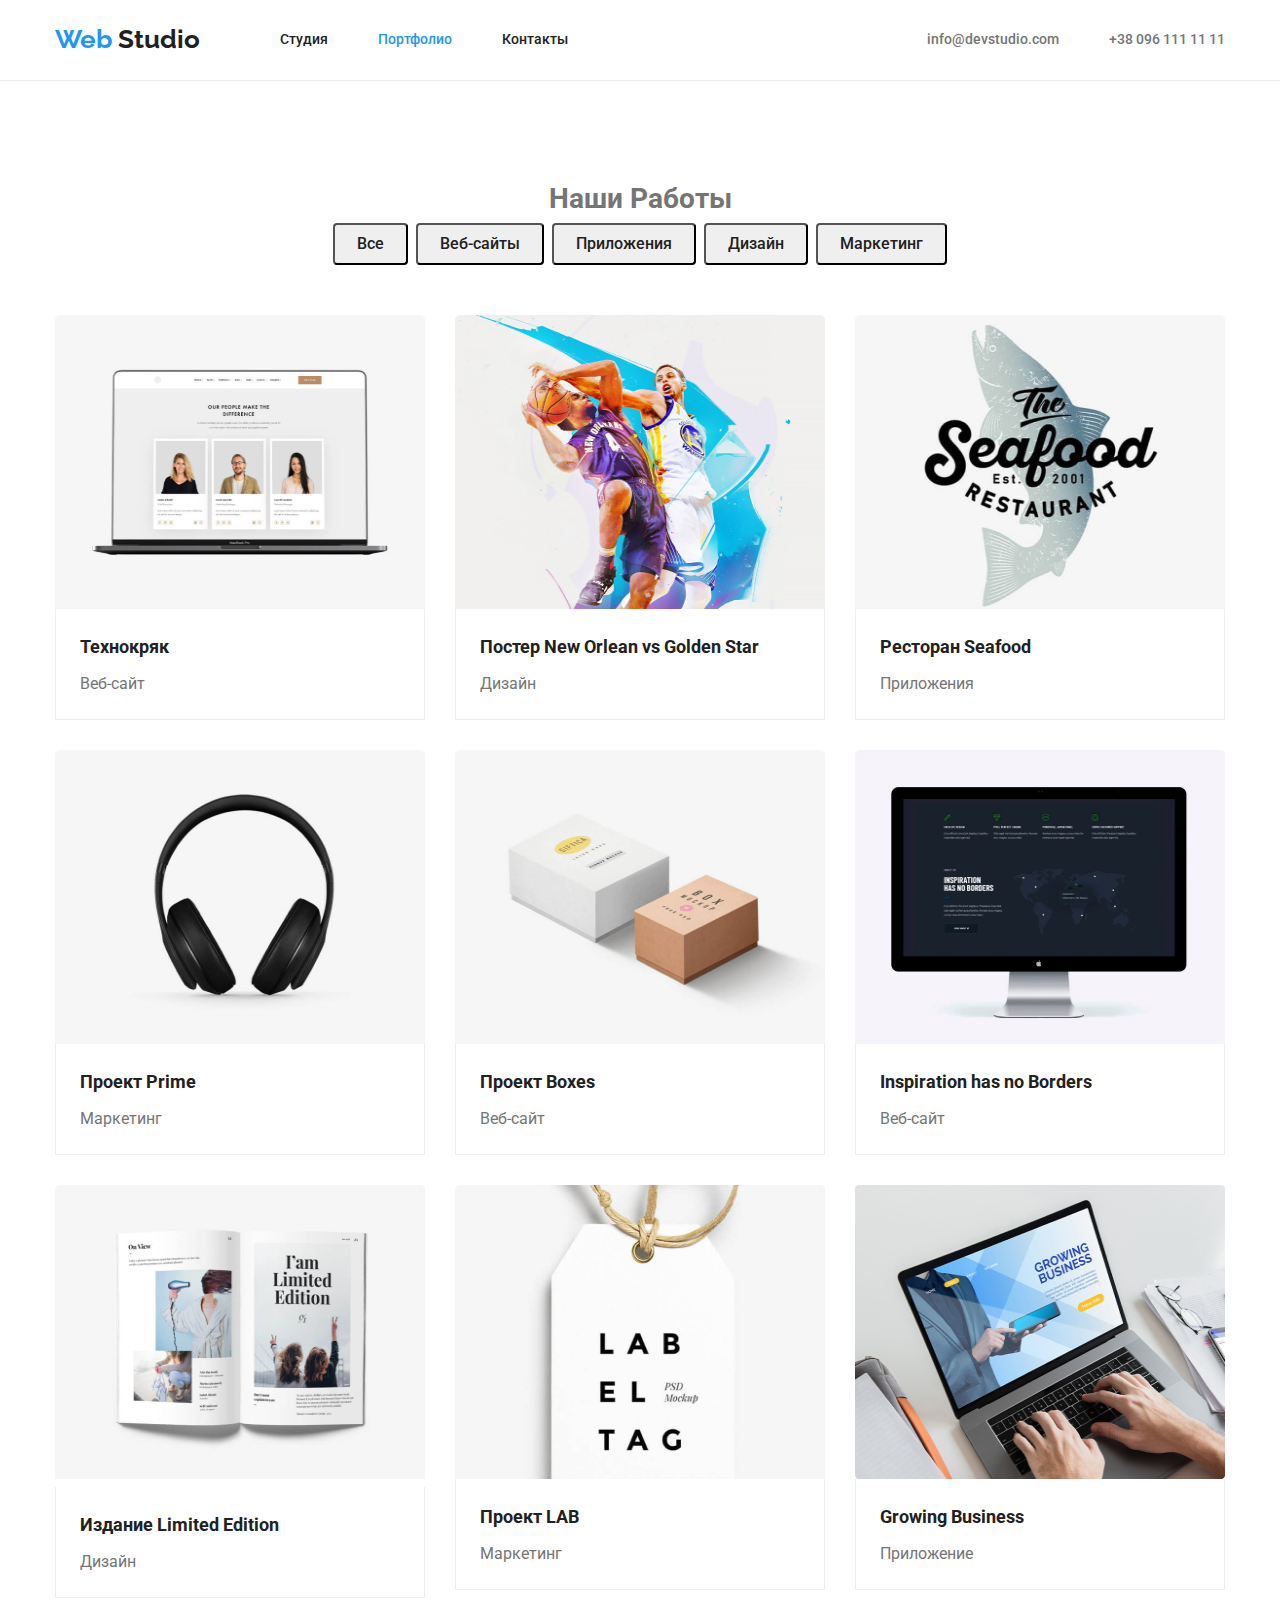
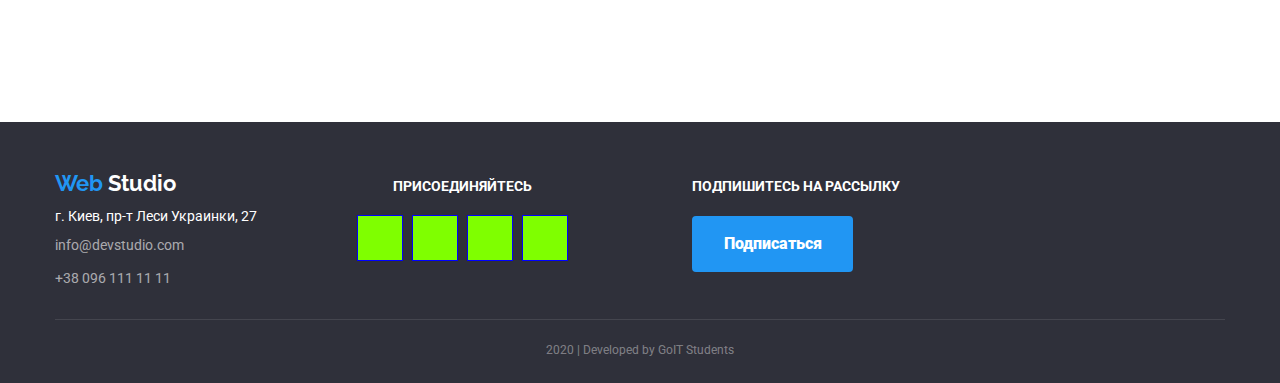
==== portfolio.html @ 243cd58b "dz04" ====
<!DOCTYPE html>
<html lang="ru">
  <head>
    <meta charset="UTF-8" />
    <meta name="viewport" content="width=device-width, initial-scale=1.0" />
    <title>Web Studio v.1</title>
    <link
      href="https://fonts.googleapis.com/css2?family=Raleway:wght@700&family=Roboto:wght@400;500;700;900&display=swap"
      rel="stylesheet"
    />
    <link rel="normalize.css" href="./css/normalize.css" />
    <!-- <link
      href="https://cdnjs.cloudflare.com/ajax/libs/modern-normalize/0.6.0/modern-normalize.min.css"
      rel="stylesheet"
    /> -->

    <link rel="stylesheet" href="css/style.css" />
  </head>

  <body>
    <header class="header-main">
      <!-- <div class="container"> -->
      <div class="container">
        <div class="container-nav">
          <nav class="nav-main">
            <a href="./" class="nav-logo"> Web <span>Studio</span> </a>
            <!-- навигация -->
            <ul class="site-nav">
              <li class="item">
                <a href="./index.html" class="nav-link">Студия</a>
              </li>
              <li class="item">
                <a href="portfolio.html" class="nav-link active">Портфолио</a>
              </li>
              <li class="item"><a href="" class="nav-link">Контакты</a></li>
            </ul>
          </nav>
          <ul class="site-link">
            <li class="item">
              <a href="mailto:info@devstudio.com" class="contact-link"
                >info@devstudio.com</a
              >
            </li>
            <li class="item">
              <a href="tel:+380961111111" class="contact-link">
                +38 096 111 11 11</a
              >
            </li>
          </ul>
          <!-- </div> -->
        </div>
      </div>
    </header>
    <main>
      <section class="section-portfolio">
        <div class="container">
          <h1 class="section-nav">Наши Работы</h1>
          <ul class="exampes-navi">
            <li class="section-button">
              <button type="button" class="navi-button">Все</button>
            </li>
            <li class="section-button">
              <button type="button" class="navi-button">Веб-сайты</button>
            </li>
            <li class="section-button">
              <button type="button" class="navi-button">Приложения</button>
            </li>
            <li class="section-button">
              <button type="button" class="navi-button">Дизайн</button>
            </li>
            <li class="section-button">
              <button type="button" class="navi-button">Маркетинг</button>
            </li>
          </ul>

          <ul class="portfolio">
            <li class="best-works">
              <a href="">
                <img
                  class="portfolio-works"
                  src="./image/text.jpg"
                  alt="OUR PEOPLE MAKE THE DIFERENCE"
                  width="370"
                  height="294"
                />
                <div class="cards">
                  <h2 class="section-heading">Технокряк</h2>
                  <!-- <p class="section-row">
                Технокряк это современная площадка распространения коронавируса.
                Компании используют эту платформу для цифрового шпионажа и атак
                на защищённые сервера конкурентов.
              </p> -->
                  <p class="section-p">Веб-сайт</p>
                </div>
              </a>
            </li>
            <li class="best-works">
              <a href="">
                <img
                  class="portfolio-works"
                  src="./image/basketball.jpg"
                  alt="Basketball"
                  width="370"
                  height="294"
                />
                <div class="cards">
                  <h2 class="section-heading">
                    Постер New Orlean vs Golden Star
                  </h2>
                  <!-- <p class="section-row">
                Технокряк это современная площадка распространения коронавируса.
                Компании используют эту платформу для цифрового шпионажа и атак
                на защищённые сервера конкурентов.
              </p> -->
                  <p class="section-p">Дизайн</p>
                </div>
              </a>
            </li>
            <li class="best-works">
              <a href="">
                <img
                  class="portfolio-works"
                  src="./image/seafood.jpg"
                  alt="The Sea Food Restaurant"
                  width="370"
                  height="294"
                />
                <div class="cards">
                  <h2 class="section-heading">Ресторан Seafood</h2>
                  <!-- <p class="section-row">
                Технокряк это современная площадка распространения коронавируса.
                Компании используют эту платформу для цифрового шпионажа и атак
                на защищённые сервера конкурентов.
              </p> -->
                  <p class="section-p">Приложения</p>
                </div>
              </a>
            </li>
            <li class="best-works">
              <a href="">
                <img
                  class="portfolio-works"
                  src="./image/prime.jpg"
                  alt="Проект Prime"
                  width="370"
                  height="294"
                />
                <div class="cards">
                  <h2 class="section-heading">Проект Prime</h2>
                  <!-- <p class="section-row">
                Технокряк это современная площадка распространения коронавируса.
                Компании используют эту платформу для цифрового шпионажа и атак
                на защищённые сервера конкурентов.
              </p> -->
                  <p class="section-p">Маркетинг</p>
                </div>
              </a>
            </li>
            <li class="best-works">
              <a href="">
                <img
                  class="portfolio-works"
                  src="./image/boxes.jpg"
                  alt="Проект Boxes"
                  width="370"
                  height="294"
                />
                <div class="cards">
                  <h2 class="section-heading">Проект Boxes</h2>
                  <!-- <p class="section-row">
                Технокряк это современная площадка распространения коронавируса.
                Компании используют эту платформу для цифрового шпионажа и атак
                на защищённые сервера конкурентов.
              </p> -->
                  <p class="section-p">Веб-сайт</p>
                </div>
              </a>
            </li>

            <li class="best-works">
              <a href="">
                <img
                  class="portfolio-works"
                  src="./image/mac.jpg"
                  alt="Inspiration has no Borders"
                  width="370"
                  height="294"
                />
                <div class="cards">
                  <h2 class="section-heading">
                    Inspiration has no Borders
                  </h2>
                  <!-- <p class="section-row">
                Технокряк это современная площадка распространения коронавируса.
                Компании используют эту платформу для цифрового шпионажа и атак
                на защищённые сервера конкурентов.
              </p> -->
                  <p class="section-p">Веб-сайт</p>
                </div>
              </a>
            </li>
            <li class="best-works">
              <a>
                <img
                  src="./image/book.jpg"
                  alt="Издание Limited Edition"
                  width="370"
                  height="294"
                />
                <div class="cards">
                  <h2 class="section-heading">
                    Издание Limited Edition
                  </h2>
                  <!-- <p class="section-row">
                Технокряк это современная площадка распространения коронавируса.
                Компании используют эту платформу для цифрового шпионажа и атак
                на защищённые сервера конкурентов.
              </p> -->
                  <p class="section-p">Дизайн</p>
                </div>
              </a>
            </li>
            <li class="best-works">
              <a href="">
                <img
                  class="portfolio-works"
                  src="./image/lab.jpg"
                  alt="Проект LAB"
                  width="370"
                  height="294"
                />
                <div class="cards">
                  <h2 class="section-heading">Проект LAB</h2>
                  <!-- <p class="section-row">
                Технокряк это современная площадка распространения коронавируса.
                Компании используют эту платформу для цифрового шпионажа и атак
                на защищённые сервера конкурентов.
              </p> -->
                  <p class="section-p">Маркетинг</p>
                </div>
              </a>
            </li>
            <li class="best-works">
              <a href="">
                <img
                  class="portfolio-works"
                  src="./image/computer.jpg"
                  alt="Growing Business"
                  width="370"
                  height="294"
                />
                <div class="cards">
                  <h2 class="section-heading">Growing Business</h2>
                  <!-- <p class="section-row">
                Технокряк это современная площадка распространения коронавируса.
                Компании используют эту платформу для цифрового шпионажа и атак
                на защищённые сервера конкурентов.
              </p> -->
                  <p class="section-p">Приложение</p>
                </div>
              </a>
            </li>
          </ul>
        </div>
      </section>
    </main>
    <footer class="footer">
      <div class="container">
        <div class="container-footer">
          <div class="adress">
            <address>
              <ul>
                <li class="logo">
                  <a class="footer-logo" href="./">Web <span>Studio</span> </a>
                </li>

                <li class="footer-address">
                  г. Киев, пр-т Леси Украинки, 27
                </li>

                <li class="contact-mail">
                  <a href="mailto:info@devstudio.com" class="footer-contact"
                    >info@devstudio.com</a
                  >
                </li>
                <li class="contact-tel">
                  <a href="tel:+380961111111" class="footer-contact">
                    +38 096 111 11 11</a
                  >
                </li>
              </ul>
            </address>
          </div>

          <div class="container-join">
            <h2 class="footer-title">присоединяйтесь</h2>
            <ul class="footer-links">
              <li class="footer-link">
                <a href="" aria-label="Instagram.com"></a>
              </li>
              <li class="footer-link">
                <a href="" aria-label="Twiter.com"></a>
              </li>
              <li class="footer-link">
                <a href="" aria-label="Facebook.com"></a>
              </li>
              <li class="footer-link">
                <a href="" aria-label="Linkedin.com"></a>
              </li>
            </ul>
          </div>
          <div class="link-button">
            <b class="link-text">Подпишитесь на рассылку</b>
            <button class="footer-button" type="button">Подписаться</button>
          </div>
        </div>
        <p class="footer-developed">2020 | Developed by GoIT Students</p>
      </div>
    </footer>
  </body>
</html>
---- css/style.css ----
/* основной цвет текста #757575; +*/
/* цвет текств для заголовков и навигации #212121; */
/* цвет заголовка #FFFFFF */
/* цвет логотипа #2196F3 */
/* бекграунд 3 секии  #F5F4FA */
/* бекграунд 1 і кусочки 3 секции
 background: rgba(47, 48, 58, 0.8); */
/*  */

/* шрифт для логотипа Raleway жирность 700
щрифт для текста  Roboto жирность 400,500,700,900  */
:root {
  --primary-text-color: #757575;
  --title-text-color: #212121;
  --logo-text-color: #2196f3;
  --primary-bcg-color: #ffffff;
  --bgc-section: rgba(47, 48, 58, 0.8);
  --footer-bcg-color: #2f303a;
  --section-bgc-color: #f5f4fa;
  --footer-contact-color: rgba(255, 255, 255, 0.6);
  --footer-developed-color: rgba(255, 255, 255, 0.4);
}

body {
  background-color: var(--primary-bcg-color);
  color: var(--primary-text-color);
  font-family: Roboto, sans-serif;
  font-size: 14px;
  line-height: 1.71;
  letter-spacing: 3%;
  margin: 0;
}
span {
  color: var(--title-text-color);
}
ul {
  list-style: none;
  padding: 0;
  margin: 0;
}
a {
  text-decoration: none;
}

div {
  padding: 0;
  margin: 0;
}
/* link {
  margin: 0;
  padding: 0;
} */
.container {
  width: 1170px;
  padding-left: 15px;
  padding-right: 15px;
  margin-left: auto;
  margin-right: auto;

  /* outline: solid tomato; */
}
/* header navigation */
.header-main {
  color: var(--primary-bcg-color);
  border-bottom: 1px solid #ececec;
}
.container-nav {
  display: flex;
  align-items: center;
}

.nav-logo {
  display: block;
  padding-top: 24px;
  padding-bottom: 25px;
  margin-right: 80px;

  font-family: Raleway, sans-serif;
  color: var(--logo-text-color);
  font-weight: 700;
  font-size: 26px;
  line-height: 1.19;
}
.nav-main {
  display: flex;
}
.site-nav {
  display: flex;
}
.site-nav .item:not(:last-child) {
  margin-right: 50px;
}

.site-link {
  display: flex;
  align-items: center;
  margin-left: auto;
}

.nav-link {
  display: block;
  padding: 0;
  padding-top: 32px;
  padding-bottom: 32px;
  margin-top: 0;
  margin-bottom: 0;
  margin-left: auto;

  color: var(--title-text-color);
  font-weight: 500;
  font-size: 14px;
  line-height: 1.14;
  letter-spacing: 2%;
}

.nav-link:hover,
.nav-link:focus {
  color: var(--logo-text-color);
}
/* .nav-link .active:active {
  color: var(--logo-text-color);
} */
.nav-link.active {
  color: var(--logo-text-color);
}

.site-link .item:not(:last-child) {
  margin-right: 50px;
}

.contact-link {
  display: block;
  padding: 0;
  padding-top: 32px;
  padding-bottom: 32px;
  margin-top: 0;
  margin-bottom: 0;

  color: var(--primary-text-color);
  font-weight: 500;
  font-size: 14px;
  line-height: 1.14;
  letter-spacing: 2%;
}
.contact-link:hover,
.contact-link:focus {
  color: var(--logo-text-color);
}

/* section hero */
.section-hero {
  height: 600px;
  max-width: 1600px;
  /* padding: 200px 0 200px 0; */
  margin-left: auto;
  margin-right: auto;
  text-align: center;

  background-image: linear-gradient(
      to right,
      rgba(47, 48, 58, 0.8),
      rgba(47, 48, 58, 0.8)
    ),
    url('../image/Header.jpg');
  background-color: #00ff00;
  background-repeat: no-repeat;
  background-position: center;
  background-size: cover;
}

.hero-title {
  padding: 0;
  margin: 0;
  margin-bottom: 46px;

  height: 104px;
  text-align: center;
  color: var(--primary-bcg-color);
  font-weight: 900;
  font-size: 44px;
  line-height: 1.36;
  letter-spacing: 6%;
}
/* кнопка */
.button-main {
  display: inline-block;
  padding: 10px 32px;
  border-radius: 4px;
  min-width: 200px;

  height: 50px;
  font-family: Roboto, sans-serif;
  background-color: var(--logo-text-color);
  color: var(--primary-bcg-color);
  font-weight: 700;
  font-size: 16px;
  line-height: 1.88;
  box-shadow: 0px 4px 4px rgba(0, 0, 0, 0.15);
}
.button-main:hover,
.button-main:focus {
  color: var(--title-text-color);
}

/* предложение */
/* .section {
  padding-top: 94px;
  padding-bottom: 94px;
  background-color: darkolivegreen;
} */
.section-offers {
  padding-top: 94px;
  padding-bottom: 94px;
  border-bottom: 1px solid #ececec;
  /* border-width: 1170px; */
}
.section-title {
  display: block;
  padding: 0;
  /* padding-bottom: 94px; */
  margin: 0;
  color: var(--title-text-color);
  font-size: 36px;
  line-height: 1.31;
  text-align: center;
}

.section-container {
  display: flex;
  justify-content: center;
}

.image {
  padding: 25px 100px;
  margin: 0;
  margin-bottom: 30px;
  border-radius: 4px;
}

.pictures {
  width: 270px;
}

.pictures:not(:last-child) {
  margin-right: 30px;
}

.section-caption {
  display: block;
  padding: 0;
  margin: 0;
  margin-bottom: 10px;

  color: var(--title-text-color);
  font-weight: 700;
  font-size: 14px;
  line-height: 1.14;
}
.text-caption {
  display: block;
  padding: 0;
  margin: 0;
}

/* What we do */
.section-design {
  padding-top: 94px;
  padding-bottom: 94px;
}
.section-work {
  display: block;
  padding: 0;
  margin: 0;
  margin-bottom: 50px;

  color: var(--title-text-color);
  font-size: 36px;
  line-height: 1.31;
  text-align: center;
}
.container-team {
  display: flex;
  justify-content: center;
}

.team-staff:not(:last-child) {
  margin-right: 30px;
}

.section-text {
  display: block;
  padding: 27px 85px;
  margin: 0;

  /* border-radius: 0px 0px 4px 4px; */

  /* background-color: var(--bgc-section); */
  color: var(--primary-bcg-color);
  font-weight: 700;
  font-size: 14px;
  line-height: 1.14;
  text-transform: uppercase;
  text-align: center;
  /* background-color: yellow; */
}
/* наша команда */
.section-people {
  padding-top: 94px;
  padding-bottom: 94px;
}
.section-team {
  text-align: center;
  padding: 0;
  margin: 0;
  margin-bottom: 50px;

  color: var(--title-text-color);
  font-size: 36px;
  line-height: 1.31;
}
.container-featchers {
  display: flex;
  align-items: center;

  /* background-color: teal; */
}
.featchers-team {
  width: 270px;
}
.featchers-team:not(:last-child) {
  margin-right: 30px;
}

.best-team {
  margin-bottom: 30px;
}

.section-workers {
  padding: 0;
  margin: 0;
  margin-bottom: 10px;

  text-align: center;
  color: var(--title-text-color);
  font-weight: 500;
  font-size: 16px;
  line-height: 1.19;
}
.section-lead {
  padding: 0;
  margin: 0;
  margin-bottom: 16px;

  color: var(--primary-text-color);
  font-size: 16px;
  line-height: 1.19;
  text-align: center;
}
.social-links {
  text-align: center;
  display: flex;
  padding: 0 31px 24px 32px;
}
.links-item {
  width: 44px;
  height: 44px;
  /* background-color: chartreuse;
  outline: 1px solid blue; */
}
.links-item:not(:last-child) {
  margin-right: 11px;
}

/* наши клиенти */
.section-customers {
  padding-top: 94px;
  padding-bottom: 94px;
}
.section-clients {
  padding: 0;
  margin: 0;
  margin-bottom: 50px;

  color: var(--title-text-color);
  font-size: 36px;
  line-height: 1.31;
  text-align: center;
}

.container-customers {
  display: flex;
  justify-content: center;
  padding: 0;
  margin: 0;
}
.clients-title {
  color: var(--title-text-color);
}
.image-clients {
  display: block;

  padding: 30px 50px;
  width: 170px;
  border-radius: 4px;
  border: 1px solid #afb1b8;
}
.image-clients:not(:last-child) {
  margin-right: 30px;
}

/* css второй страници */

.section-portfolio {
  padding-top: 94px;
  padding-bottom: 94px;
}

.section-nav {
  text-align: center;
  padding: 0;
  margin: 0;
}

.exampes-navi {
  display: flex;
  justify-content: center;
  margin-bottom: 50px;
}
.navi-button {
  padding: 6px 22px;
  margin: 0;
  border-radius: 4px;
  min-width: 73px;

  color: var(--title-text-color);
  font-family: Roboto, sans-serif;
  font-weight: 500;
  font-size: 16px;
  line-height: 1.63;
}

.navi-button:hover,
.navi-button:focus {
  color: var(--header-caption-color), var(--logo-text-color);
}

.section-button:not(:last-child) {
  margin-right: 8px;
}
/* наши роботи */
.portfolio {
  display: flex;
  justify-content: center;
  flex-wrap: wrap;
}
.best-works {
  margin-right: 30px;
  margin-bottom: 30px;
  border-radius: 5px;
  width: 370px;
}
.cards {
  padding: 20px 24px;
  border-right: 1px solid #eeeeee;
  border-bottom: 1px solid #eeeeee;
  border-left: 1px solid #eeeeee;
}
.best-works:nth-child(3n) {
  margin-right: 0;
}

.portfolio-works {
  display: block;
}

.section-heading {
  padding: 0;
  margin: 0;
  margin-bottom: 4px;

  color: var(--title-text-color);
  font-weight: 700;
  font-size: 18px;
  line-height: 2;
  letter-spacing: 6%;
  /* text-align: center; */
}
/* речення */
.section-row {
  color: var(--primary-bcg-color);
  font-size: 18px;
  line-height: 1.56;
}
.section-p {
  padding: 0;
  margin: 0;

  color: var(--primary-text-color);
  font-size: 16px;
  line-height: 1.88;
  /* text-align: center; */
}
/* футер */

.footer {
  background-color: var(--footer-bcg-color);
}
.container-footer {
  display: flex;
  padding-top: 48px;
  padding-bottom: 28px;
  margin-left: auto;
  margin-right: auto;
  align-items: baseline;
  /* justify-content: space-between; */
  border-bottom: 1px Solid rgba(255, 255, 255, 0.1);
}
.logo {
  margin-bottom: 10px;
}
.footer-logo {
  font-style: normal;
  font-family: Raleway, sans-serif;
  color: var(--logo-text-color);
  font-weight: 700;
  font-size: 22px;
  line-height: 1.19;
}
.footer-logo span {
  color: var(--primary-bcg-color);
}

.footer-title {
  display: block;
  padding: 0;
  padding-bottom: 21px;
  margin: 0;

  text-align: center;
  color: var(--primary-bcg-color);
  font-weight: 700;
  font-size: 14px;
  line-height: 1.14;
  text-transform: uppercase;
}

.footer-address {
  margin-bottom: 9px;

  color: var(--primary-bcg-color);
  font-style: normal;
  font-size: 14px;
  line-height: 1.13;
}
.adress {
  margin-right: 69px;
}
.contact-mail {
  margin-bottom: 9px;
  font-style: normal;
}
.contact-tel {
  font-style: normal;
}

.footer-contact {
  color: var(--footer-contact-color);
}
.container-join {
  display: block;
  margin-right: 94px;
}
.link-text {
  display: block;
  padding-bottom: 21px;

  color: var(--primary-bcg-color);
  font-weight: 700;
  font-size: 14px;
  line-height: 1.14;
  letter-spacing: 3%;
  text-transform: uppercase;
}
.footer-button {
  padding: 10px 28px 10px 29px;
  border: solid var(--logo-text-color);
  display: flex;
  align-items: center;
  text-align: center;

  font-family: Roboto;
  font-style: normal;
  font-weight: 900;
  font-size: 16px;
  line-height: 1.87;
  letter-spacing: 6%;
  border-radius: 4px;
  background-color: var(--logo-text-color);
  color: var(--primary-bcg-color);
}

.footer-links {
  text-align: center;
  display: flex;
  padding: 0 31px 24px 32px;
}
.footer-link {
  width: 44px;
  height: 44px;
  background-color: chartreuse;
  outline: 1px solid blue;
}
.footer-link:not(:last-child) {
  margin-right: 11px;
}

.footer-developed {
  padding: 0;
  padding-top: 18px;
  padding-bottom: 21px;
  margin: 0;

  font-weight: 400;
  font-size: 12px;
  line-height: 2;
  text-align: center;
  color: var(--footer-developed-color);
}
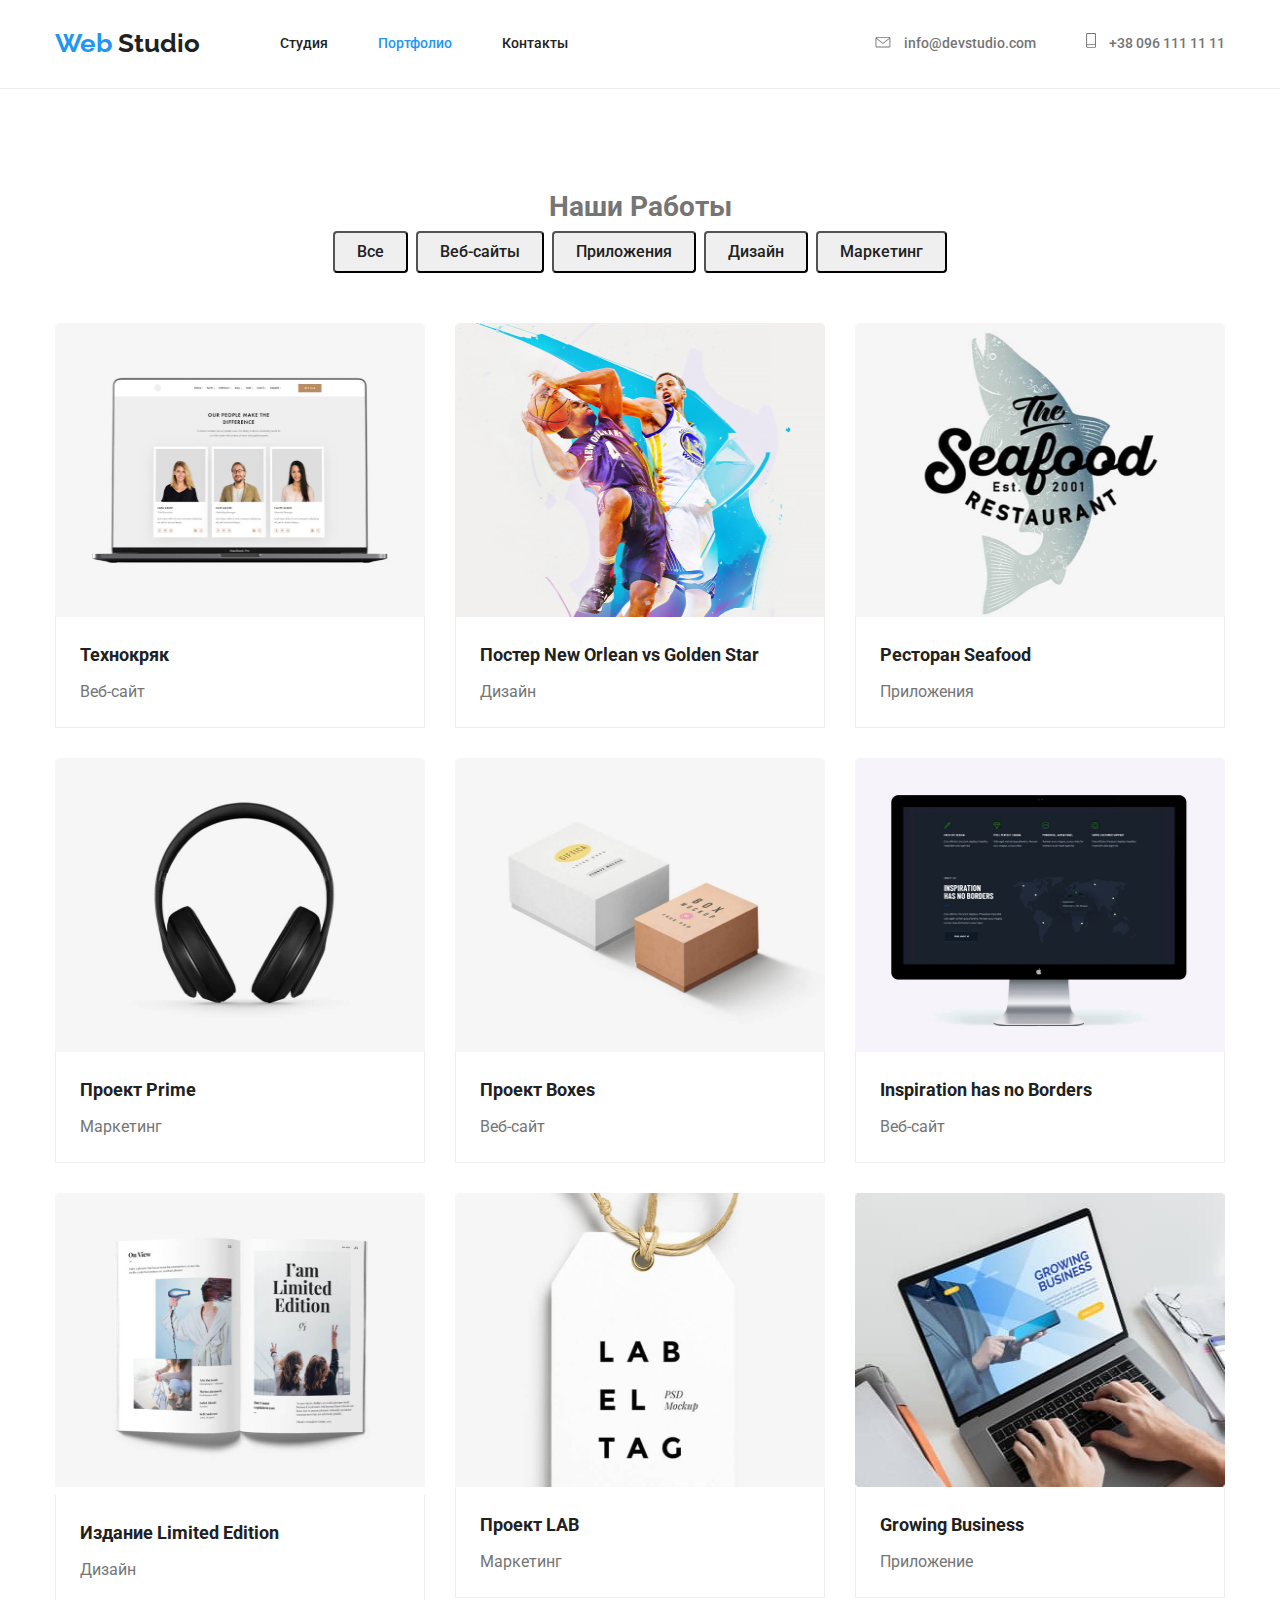
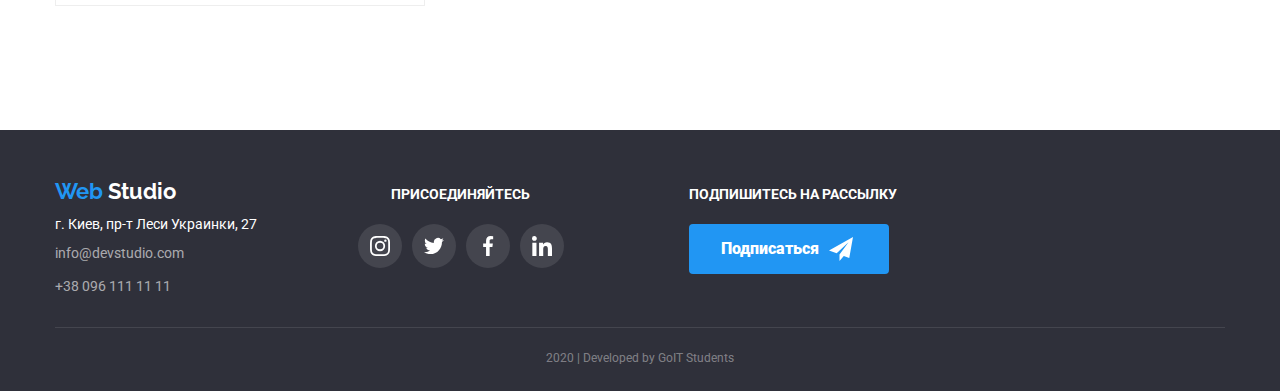
==== commit 4bae12f0: "dz 4" ====
--- a/portfolio.html
+++ b/portfolio.html
@@ -26,28 +26,33 @@
             <a href="./" class="nav-logo"> Web <span>Studio</span> </a>
             <!-- навигация -->
             <ul class="site-nav">
-              <li class="item">
+              <li class="item-nav">
                 <a href="./index.html" class="nav-link">Студия</a>
               </li>
-              <li class="item">
+              <li class="item-nav">
                 <a href="portfolio.html" class="nav-link active">Портфолио</a>
               </li>
-              <li class="item"><a href="" class="nav-link">Контакты</a></li>
+              <li class="item-nav"><a href="" class="nav-link">Контакты</a></li>
             </ul>
           </nav>
           <ul class="site-link">
-            <li class="item">
-              <a href="mailto:info@devstudio.com" class="contact-link"
-                >info@devstudio.com</a
+            <li class="contact-item">
+              <a class="contact-link" href="mailto:info@devstudio.com">
+                <svg class="mail-icon" width="16" height="11.2">
+                  <use href=" ./image/sprite.svg#envelope "></use>
+                </svg>
+                info@devstudio.com</a
               >
             </li>
-            <li class="item">
-              <a href="tel:+380961111111" class="contact-link">
+            <li class="contact-item">
+              <a class="contact-link" href="tel:+380961111111">
+                <svg class="smartphone-icon" width="10" height="14.94">
+                  <use href=" ./image/sprite.svg#smartphone "></use>
+                </svg>
                 +38 096 111 11 11</a
               >
             </li>
           </ul>
-          <!-- </div> -->
         </div>
       </div>
     </header>
@@ -296,22 +301,43 @@
             <h2 class="footer-title">присоединяйтесь</h2>
             <ul class="footer-links">
               <li class="footer-link">
-                <a href="" aria-label="Instagram.com"></a>
+                <a class="footer-social" href="" aria-label="Instagram.com">
+                  <svg class="footer-icon" width="20" height="20">
+                    <use href="./image/sprite.svg#instagram"></use>
+                  </svg>
+                </a>
               </li>
               <li class="footer-link">
-                <a href="" aria-label="Twiter.com"></a>
+                <a class="footer-social" href="" aria-label="Twiter.com">
+                  <svg class="footer-icon" width="20" height="20">
+                    <use href="./image/sprite.svg#twitter"></use>
+                  </svg>
+                </a>
               </li>
               <li class="footer-link">
-                <a href="" aria-label="Facebook.com"></a>
+                <a class="footer-social" href="" aria-label="Facebook.com">
+                  <svg class="footer-icon" width="20" height="20">
+                    <use href="./image/sprite.svg#facebook"></use>
+                  </svg>
+                </a>
               </li>
               <li class="footer-link">
-                <a href="" aria-label="Linkedin.com"></a>
+                <a class="footer-social" href="" aria-label="Linkedin.com">
+                  <svg class="footer-icon" width="20" height="20">
+                    <use href="./image/sprite.svg#linkedin"></use>
+                  </svg>
+                </a>
               </li>
             </ul>
           </div>
           <div class="link-button">
             <b class="link-text">Подпишитесь на рассылку</b>
-            <button class="footer-button" type="button">Подписаться</button>
+            <button class="footer-button" type="button">
+              Подписаться
+              <svg class="button-icon" width="24" height="24">
+                <use href="./image/sprite.svg#icon-send"></use>
+              </svg>
+            </button>
           </div>
         </div>
         <p class="footer-developed">2020 | Developed by GoIT Students</p>
--- a/css/style.css
+++ b/css/style.css
@@ -19,6 +19,7 @@
   --section-bgc-color: #f5f4fa;
   --footer-contact-color: rgba(255, 255, 255, 0.6);
   --footer-developed-color: rgba(255, 255, 255, 0.4);
+  --logotype-color: #afb1b8;
 }
 
 body {
@@ -56,8 +57,6 @@
   padding-right: 15px;
   margin-left: auto;
   margin-right: auto;
-
-  /* outline: solid tomato; */
 }
 /* header navigation */
 .header-main {
@@ -87,21 +86,17 @@
 .site-nav {
   display: flex;
 }
-.site-nav .item:not(:last-child) {
+.site-nav .item-nav:not(:last-child) {
   margin-right: 50px;
 }
-
-.site-link {
-  display: flex;
-  align-items: center;
-  margin-left: auto;
-}
-
-.nav-link {
-  display: block;
-  padding: 0;
+.item-nav {
   padding-top: 32px;
   padding-bottom: 32px;
+}
+
+.nav-link {
+  display: block;
+  padding: 0;
   margin-top: 0;
   margin-bottom: 0;
   margin-left: auto;
@@ -113,8 +108,8 @@
   letter-spacing: 2%;
 }
 
-.nav-link:hover,
-.nav-link:focus {
+.item-nav.nav-link:hover,
+.item-nav.nav-link:focus {
   color: var(--logo-text-color);
 }
 /* .nav-link .active:active {
@@ -124,17 +119,28 @@
   color: var(--logo-text-color);
 }
 
-.site-link .item:not(:last-child) {
+.site-link {
+  display: flex;
+  align-items: center;
+  margin-left: auto;
+}
+
+.site-link .contact-item:not(:last-child) {
   margin-right: 50px;
 }
-
-.contact-link {
-  display: block;
-  padding: 0;
+.contact-item {
   padding-top: 32px;
   padding-bottom: 32px;
-  margin-top: 0;
-  margin-bottom: 0;
+}
+
+.contact-link:hover,
+.contact-link:focus {
+  color: var(--logo-text-color);
+}
+
+.contact-link {
+  padding: 0;
+  margin: 0;
 
   color: var(--primary-text-color);
   font-weight: 500;
@@ -142,16 +148,56 @@
   line-height: 1.14;
   letter-spacing: 2%;
 }
-.contact-link:hover,
-.contact-link:focus {
-  color: var(--logo-text-color);
-}
+
+.mail-icon {
+  margin-right: 10px;
+  fill: currentColor;
+}
+/* .mail-icon:hover {
+  fill: var(--logo-text-color);
+} */
+
+.smartphone-icon {
+  margin-right: 10px;
+  fill: currentColor;
+}
+/* .smartphone-icon:hover {
+  fill: var(--logo-text-color);
+} */
+
+/* .item-nav:not(:last-child){
+  margin-right: 50px;
+} */
+/* .mail-link::before {
+  display: inline-flex;
+  align-self: flex-end;
+  content: '';
+
+  margin-right: 10px;
+  background-repeat: no-repeat;
+  background-size: contain;
+  background-position: bottom;
+  width: 16px;
+  height: 11.2px;
+  background-image: url('../image/mail.svg');
+} */
+/* .telephone-link::before {
+  display: inline-flex;
+  align-items: center;
+  content: '';
+  margin-right: 10px;
+  background-repeat: no-repeat;
+  background-size: contain;
+  background-position: bottom;
+  width: 10px;
+  height: 14.94px;
+  background-image: url('../image/smartphone.svg'); */
 
 /* section hero */
 .section-hero {
   height: 600px;
   max-width: 1600px;
-  /* padding: 200px 0 200px 0; */
+  padding: 200px 0 200px 0;
   margin-left: auto;
   margin-right: auto;
   text-align: center;
@@ -203,21 +249,16 @@
 }
 
 /* предложение */
-/* .section {
-  padding-top: 94px;
-  padding-bottom: 94px;
-  background-color: darkolivegreen;
-} */
+
 .section-offers {
   padding-top: 94px;
   padding-bottom: 94px;
   border-bottom: 1px solid #ececec;
-  /* border-width: 1170px; */
 }
 .section-title {
   display: block;
   padding: 0;
-  /* padding-bottom: 94px; */
+
   margin: 0;
   color: var(--title-text-color);
   font-size: 36px;
@@ -230,19 +271,23 @@
   justify-content: center;
 }
 
-.image {
-  padding: 25px 100px;
-  margin: 0;
+.pictures-image {
+  width: calc((100% - 90px) / 4);
+}
+.pictures-image:not(:last-child) {
+  margin-right: 30px;
+}
+.advantages {
+  display: inline-flex;
+  flex-wrap: nowrap;
+  align-items: center;
+  justify-content: center;
+  height: 120px;
+  width: 270px;
   margin-bottom: 30px;
   border-radius: 4px;
-}
-
-.pictures {
-  width: 270px;
-}
-
-.pictures:not(:last-child) {
-  margin-right: 30px;
+  background-size: 70px;
+  background-color: var(--section-bgc-color);
 }
 
 .section-caption {
@@ -307,6 +352,7 @@
 .section-people {
   padding-top: 94px;
   padding-bottom: 94px;
+  background-color: var(--section-bgc-color);
 }
 .section-team {
   text-align: center;
@@ -326,6 +372,26 @@
 }
 .featchers-team {
   width: 270px;
+}
+.john-team {
+  background-color: var(--primary-bcg-color);
+  box-shadow: 0px 2px 1px rgba(0, 0, 0, 0.2), 0px 1px 1px rgba(0, 0, 0, 0.14),
+    0px 1px 3px rgba(0, 0, 0, 0.12);
+}
+.marta-team {
+  background-color: var(--primary-bcg-color);
+  box-shadow: 0px 2px 1px rgba(0, 0, 0, 0.2), 0px 1px 1px rgba(0, 0, 0, 0.14),
+    0px 1px 3px rgba(0, 0, 0, 0.12);
+}
+.robert-team {
+  background-color: var(--primary-bcg-color);
+  box-shadow: 0px 2px 1px rgba(0, 0, 0, 0.2), 0px 1px 1px rgba(0, 0, 0, 0.14),
+    0px 1px 3px rgba(0, 0, 0, 0.12);
+}
+.martin-team {
+  background-color: var(--primary-bcg-color);
+  box-shadow: 0px 2px 1px rgba(0, 0, 0, 0.2), 0px 1px 1px rgba(0, 0, 0, 0.14),
+    0px 1px 3px rgba(0, 0, 0, 0.12);
 }
 .featchers-team:not(:last-child) {
   margin-right: 30px;
@@ -361,14 +427,34 @@
   display: flex;
   padding: 0 31px 24px 32px;
 }
-.links-item {
+.workers-link {
+  display: flex;
+  align-items: center;
+  justify-content: center;
   width: 44px;
   height: 44px;
-  /* background-color: chartreuse;
-  outline: 1px solid blue; */
-}
+  border-radius: 50%;
+}
+
+.workers-link:hover,
+.workers-link:focus {
+  background-color: var(--logo-text-color);
+}
+
+/* .workers-link {
+  display: flex;
+} */
+.workers-icon:hover {
+  fill: var(--primary-bcg-color);
+}
+.workers-icon {
+  padding: auto;
+  margin: auto;
+  fill: var(--logotype-color);
+}
+
 .links-item:not(:last-child) {
-  margin-right: 11px;
+  margin-right: 10px;
 }
 
 /* наши клиенти */
@@ -397,12 +483,28 @@
   color: var(--title-text-color);
 }
 .image-clients {
-  display: block;
+  display: inline-flex;
+  justify-content: center;
+  align-items: center;
 
   padding: 30px 50px;
   width: 170px;
+  height: 90px;
   border-radius: 4px;
   border: 1px solid #afb1b8;
+  cursor: pointer;
+}
+.image-clients:hover,
+.image-clients:focus {
+  border: 1px solid var(--logo-text-color);
+}
+
+.customers-icon {
+  fill: var(--logotype-color);
+  cursor: pointer;
+}
+.customers-icon:hover {
+  fill: var(--logo-text-color);
 }
 .image-clients:not(:last-child) {
   margin-right: 30px;
@@ -458,6 +560,11 @@
   margin-bottom: 30px;
   border-radius: 5px;
   width: 370px;
+}
+.best-works:hover,
+.best-works:focus {
+  box-shadow: 1px 4px 6px rgba(0, 0, 0, 0.16), 0px 4px 4px rgba(0, 0, 0, 0.06),
+    0px 1px 1px rgba(0, 0, 0, 0.12);
 }
 .cards {
   padding: 20px 24px;
@@ -582,11 +689,14 @@
   text-transform: uppercase;
 }
 .footer-button {
+  width: 200px;
+  height: 50px;
   padding: 10px 28px 10px 29px;
   border: solid var(--logo-text-color);
   display: flex;
   align-items: center;
   text-align: center;
+  cursor: pointer;
 
   font-family: Roboto;
   font-style: normal;
@@ -599,21 +709,48 @@
   color: var(--primary-bcg-color);
 }
 
+.button-icon {
+  margin-left: 10px;
+}
 .footer-links {
   text-align: center;
   display: flex;
   padding: 0 31px 24px 32px;
 }
-.footer-link {
+.footer-link:not(:last-child) {
+  margin-right: 10px;
+}
+.footer-social {
+  display: flex;
+  align-items: center;
+  border-radius: 50%;
   width: 44px;
   height: 44px;
-  background-color: chartreuse;
-  outline: 1px solid blue;
-}
-.footer-link:not(:last-child) {
-  margin-right: 11px;
-}
-
+  background: rgba(255, 255, 255, 0.1);
+  background-position: center;
+  /* outline: 1px solid blue; */
+}
+
+.footer-icon {
+  padding: auto;
+  margin: auto;
+  fill: var(--primary-bcg-color);
+}
+.footer-social:hover {
+  background-color: var(--logo-text-color);
+}
+/* }
+.footer-links.footer-social:hover {
+  color: black;
+}
+.footer-icon {
+  margin: 12px;
+
+  fill: #ffffff;
+}
+.footer-icon:hover {
+  fill: currentColor;
+} */
 .footer-developed {
   padding: 0;
   padding-top: 18px;
@@ -626,3 +763,47 @@
   text-align: center;
   color: var(--footer-developed-color);
 }
+
+.list {
+  padding: 20px;
+  list-style: none;
+  font-family: 'Helvetica Neue', sans-serif;
+}
+
+.list > .item:not(:last-child) {
+  margin-bottom: 10px;
+}
+
+.list .link {
+  display: inline-flex;
+  align-items: center;
+  color: #212121;
+  text-decoration: none;
+  font-size: 32px;
+}
+
+.list .link::before,
+.list .link::after {
+  content: '';
+  width: 24px;
+  height: 24px;
+}
+
+.list .link::before {
+  margin-right: 16px;
+  background-image: url('https://image.flaticon.com/icons/svg/785/785116.svg');
+}
+
+.list .link::after {
+  display: none;
+  margin-left: 16px;
+  background-image: url('https://image.flaticon.com/icons/svg/616/616430.svg');
+}
+
+.list .link:hover {
+  color: #2196f3;
+}
+
+.list .link:hover::after {
+  display: block;
+}
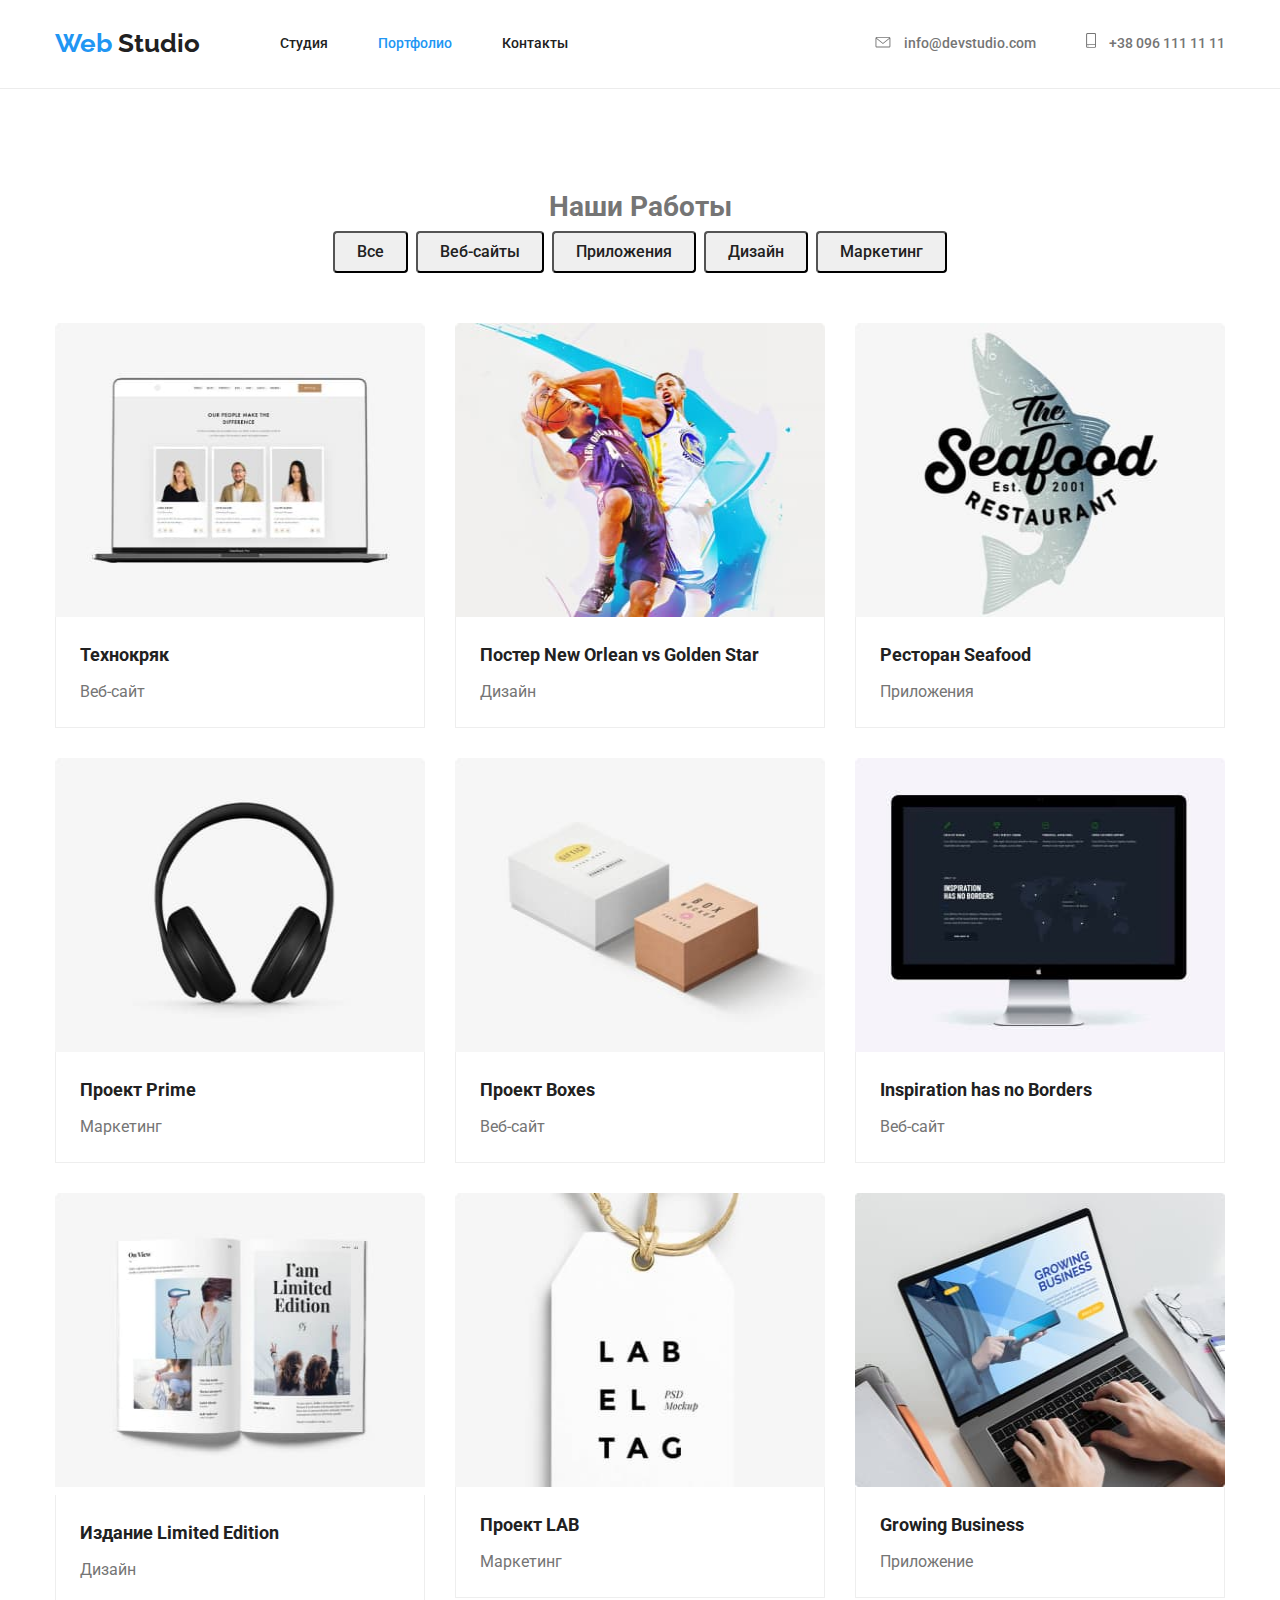
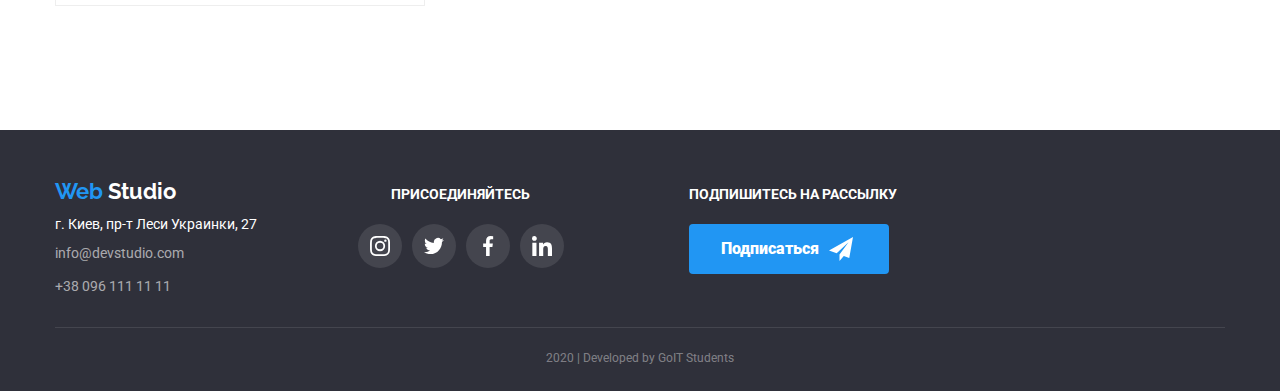
==== commit 19a3d290: "dz-04 finish" ====
--- a/portfolio.html
+++ b/portfolio.html
@@ -80,7 +80,7 @@
 
           <ul class="portfolio">
             <li class="best-works">
-              <a href="">
+              <a href="" class="examples">
                 <img
                   class="portfolio-works"
                   src="./image/text.jpg"
@@ -100,7 +100,7 @@
               </a>
             </li>
             <li class="best-works">
-              <a href="">
+              <a href="" class="examples">
                 <img
                   class="portfolio-works"
                   src="./image/basketball.jpg"
@@ -122,7 +122,7 @@
               </a>
             </li>
             <li class="best-works">
-              <a href="">
+              <a href="" class="examples">
                 <img
                   class="portfolio-works"
                   src="./image/seafood.jpg"
@@ -132,17 +132,17 @@
                 />
                 <div class="cards">
                   <h2 class="section-heading">Ресторан Seafood</h2>
-                  <!-- <p class="section-row">
-                Технокряк это современная площадка распространения коронавируса.
-                Компании используют эту платформу для цифрового шпионажа и атак
-                на защищённые сервера конкурентов.
-              </p> -->
                   <p class="section-p">Приложения</p>
-                </div>
-              </a>
-            </li>
-            <li class="best-works">
-              <a href="">
+                  <!-- <p class="section-row">
+                Технокряк это современная площадка распространения коронавируса.
+                Компании используют эту платформу для цифрового шпионажа и атак
+                на защищённые сервера конкурентов.
+              </p> -->
+                </div>
+              </a>
+            </li>
+            <li class="best-works">
+              <a href="" class="examples">
                 <img
                   class="portfolio-works"
                   src="./image/prime.jpg"
@@ -152,17 +152,18 @@
                 />
                 <div class="cards">
                   <h2 class="section-heading">Проект Prime</h2>
-                  <!-- <p class="section-row">
-                Технокряк это современная площадка распространения коронавируса.
-                Компании используют эту платформу для цифрового шпионажа и атак
-                на защищённые сервера конкурентов.
-              </p> -->
+
                   <p class="section-p">Маркетинг</p>
                 </div>
-              </a>
-            </li>
-            <li class="best-works">
-              <a href="">
+                <!-- <p class="section-row">
+                                    Технокряк это современная площадка распространения коронавируса.
+                                    Компании используют эту платформу для цифрового шпионажа и атак
+                                    на защищённые сервера конкурентов.
+                                  </p> -->
+              </a>
+            </li>
+            <li class="best-works">
+              <a href="" class="examples">
                 <img
                   class="portfolio-works"
                   src="./image/boxes.jpg"
@@ -183,7 +184,7 @@
             </li>
 
             <li class="best-works">
-              <a href="">
+              <a href="" class="examples">
                 <img
                   class="portfolio-works"
                   src="./image/mac.jpg"
@@ -205,7 +206,7 @@
               </a>
             </li>
             <li class="best-works">
-              <a>
+              <a href="" class="examples">
                 <img
                   src="./image/book.jpg"
                   alt="Издание Limited Edition"
@@ -226,7 +227,7 @@
               </a>
             </li>
             <li class="best-works">
-              <a href="">
+              <a href="" class="examples">
                 <img
                   class="portfolio-works"
                   src="./image/lab.jpg"
@@ -246,7 +247,7 @@
               </a>
             </li>
             <li class="best-works">
-              <a href="">
+              <a href="" class="examples">
                 <img
                   class="portfolio-works"
                   src="./image/computer.jpg"
--- a/css/style.css
+++ b/css/style.css
@@ -108,8 +108,8 @@
   letter-spacing: 2%;
 }
 
-.item-nav.nav-link:hover,
-.item-nav.nav-link:focus {
+.nav-link:hover,
+.nav-link:focus {
   color: var(--logo-text-color);
 }
 /* .nav-link .active:active {
@@ -197,7 +197,6 @@
 .section-hero {
   height: 600px;
   max-width: 1600px;
-  padding: 200px 0 200px 0;
   margin-left: auto;
   margin-right: auto;
   text-align: center;
@@ -216,6 +215,7 @@
 
 .hero-title {
   padding: 0;
+  padding-top: 200px;
   margin: 0;
   margin-bottom: 46px;
 
@@ -233,6 +233,7 @@
   padding: 10px 32px;
   border-radius: 4px;
   min-width: 200px;
+  border: 0;
 
   height: 50px;
   font-family: Roboto, sans-serif;
@@ -241,6 +242,7 @@
   font-weight: 700;
   font-size: 16px;
   line-height: 1.88;
+  letter-spacing: 0.06em;
   box-shadow: 0px 4px 4px rgba(0, 0, 0, 0.15);
 }
 .button-main:hover,
@@ -444,12 +446,11 @@
 /* .workers-link {
   display: flex;
 } */
-.workers-icon:hover {
+.workers-link:hover .workers-icon,
+.workers-link:focus .workers-icon {
   fill: var(--primary-bcg-color);
 }
 .workers-icon {
-  padding: auto;
-  margin: auto;
   fill: var(--logotype-color);
 }
 
@@ -482,20 +483,20 @@
 .clients-title {
   color: var(--title-text-color);
 }
-.image-clients {
-  display: inline-flex;
+.image-link {
+  display: flex;
   justify-content: center;
   align-items: center;
 
-  padding: 30px 50px;
+  /* padding: 30px 50px; */
   width: 170px;
   height: 90px;
   border-radius: 4px;
   border: 1px solid #afb1b8;
   cursor: pointer;
 }
-.image-clients:hover,
-.image-clients:focus {
+.image-link:hover,
+.image-link:focus {
   border: 1px solid var(--logo-text-color);
 }
 
@@ -503,8 +504,12 @@
   fill: var(--logotype-color);
   cursor: pointer;
 }
-.customers-icon:hover {
+.image-link:hover .customers-icon,
+.image-link:focus.customers-icon {
   fill: var(--logo-text-color);
+}
+.image-clients {
+  width: calc((100% - 150px) / 6);
 }
 .image-clients:not(:last-child) {
   margin-right: 30px;
@@ -529,6 +534,7 @@
   margin-bottom: 50px;
 }
 .navi-button {
+  display: inline-block;
   padding: 6px 22px;
   margin: 0;
   border-radius: 4px;
@@ -543,7 +549,10 @@
 
 .navi-button:hover,
 .navi-button:focus {
-  color: var(--header-caption-color), var(--logo-text-color);
+  color: var(--primary-bcg-color);
+  background-color: var(--logo-text-color);
+  box-shadow: 0px 2px 2px rgba(0, 0, 0, 0.12), 0px 1px 2px rgba(0, 0, 0, 0.08),
+    0px 3px 1px rgba(0, 0, 0, 0.1);
 }
 
 .section-button:not(:last-child) {
@@ -556,15 +565,19 @@
   flex-wrap: wrap;
 }
 .best-works {
+  display: block;
   margin-right: 30px;
   margin-bottom: 30px;
   border-radius: 5px;
-  width: 370px;
-}
-.best-works:hover,
-.best-works:focus {
+}
+.examples:hover,
+.examples:focus {
   box-shadow: 1px 4px 6px rgba(0, 0, 0, 0.16), 0px 4px 4px rgba(0, 0, 0, 0.06),
     0px 1px 1px rgba(0, 0, 0, 0.12);
+}
+.examples {
+  display: block;
+  width: 370px;
 }
 .cards {
   padding: 20px 24px;
@@ -723,6 +736,7 @@
 .footer-social {
   display: flex;
   align-items: center;
+  justify-content: center;
   border-radius: 50%;
   width: 44px;
   height: 44px;
@@ -732,11 +746,10 @@
 }
 
 .footer-icon {
-  padding: auto;
-  margin: auto;
   fill: var(--primary-bcg-color);
 }
-.footer-social:hover {
+.footer-social:hover,
+.footer-social:focus {
   background-color: var(--logo-text-color);
 }
 /* }
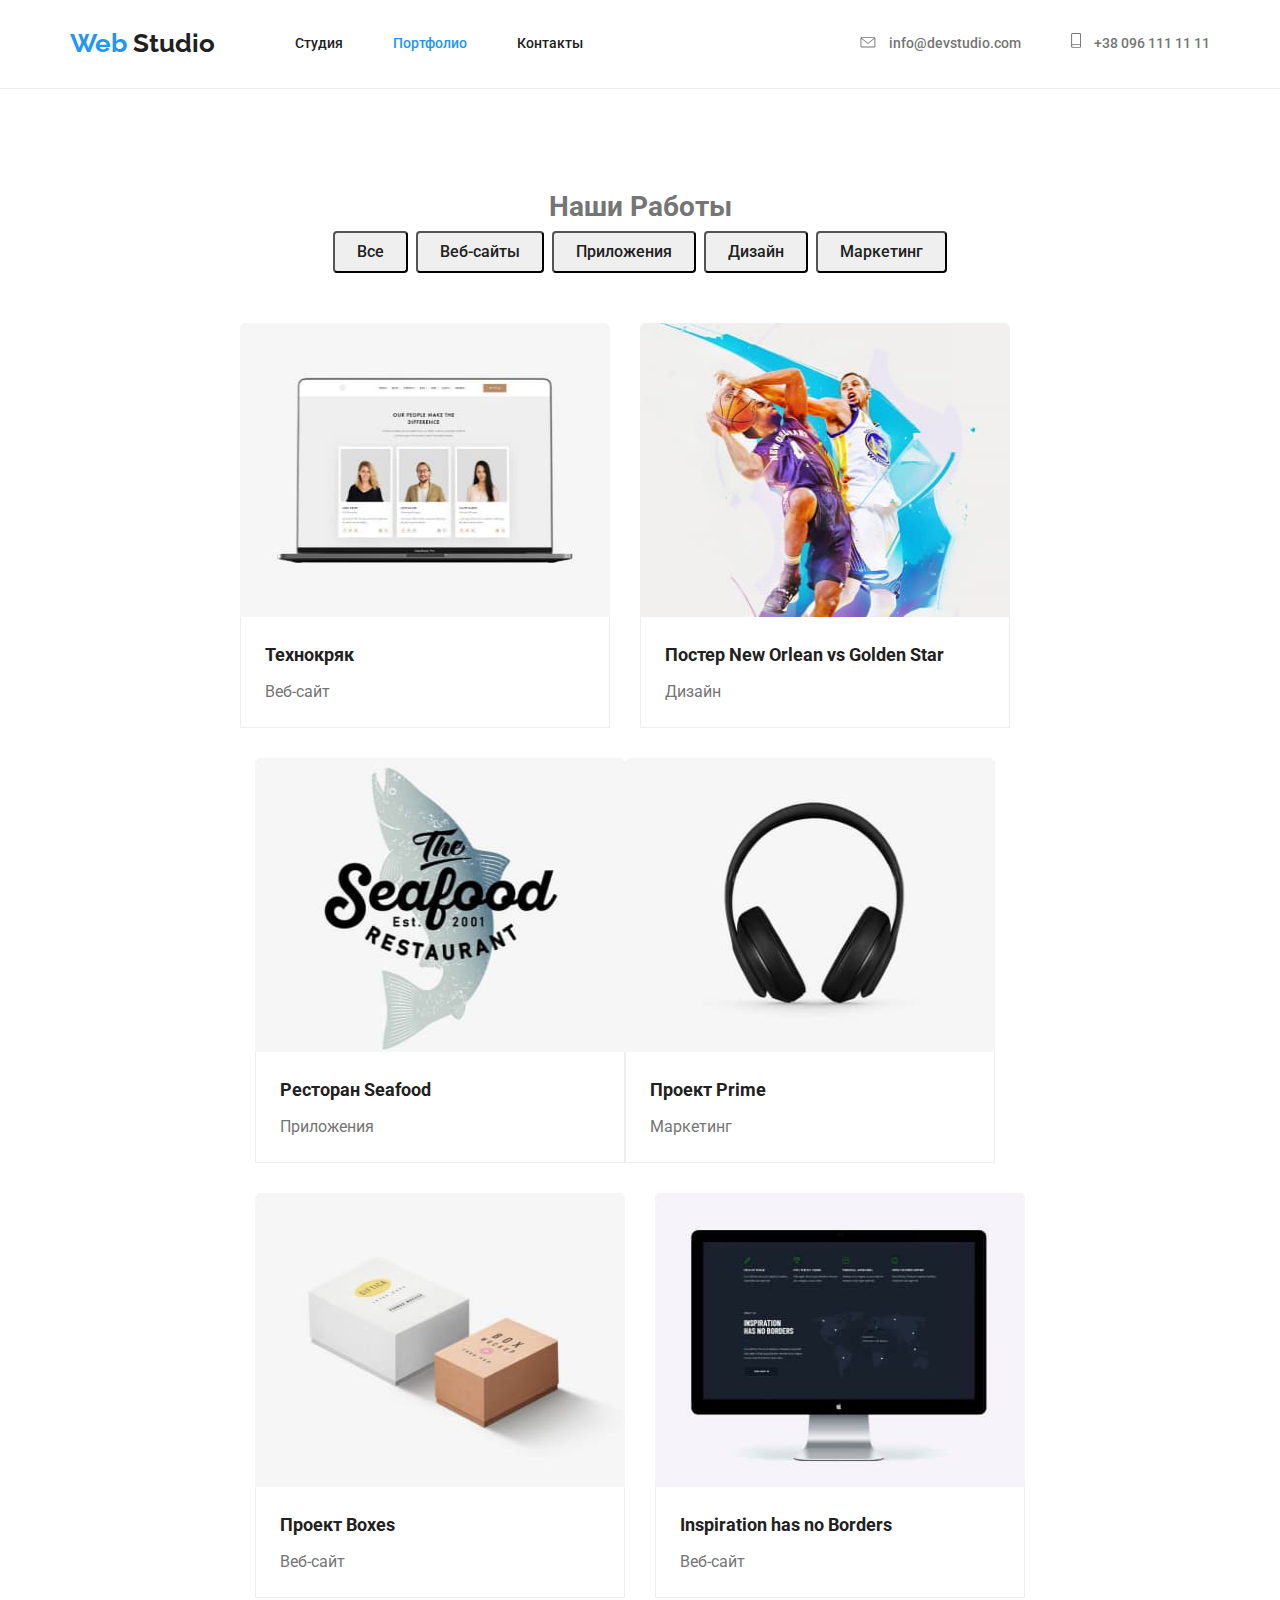
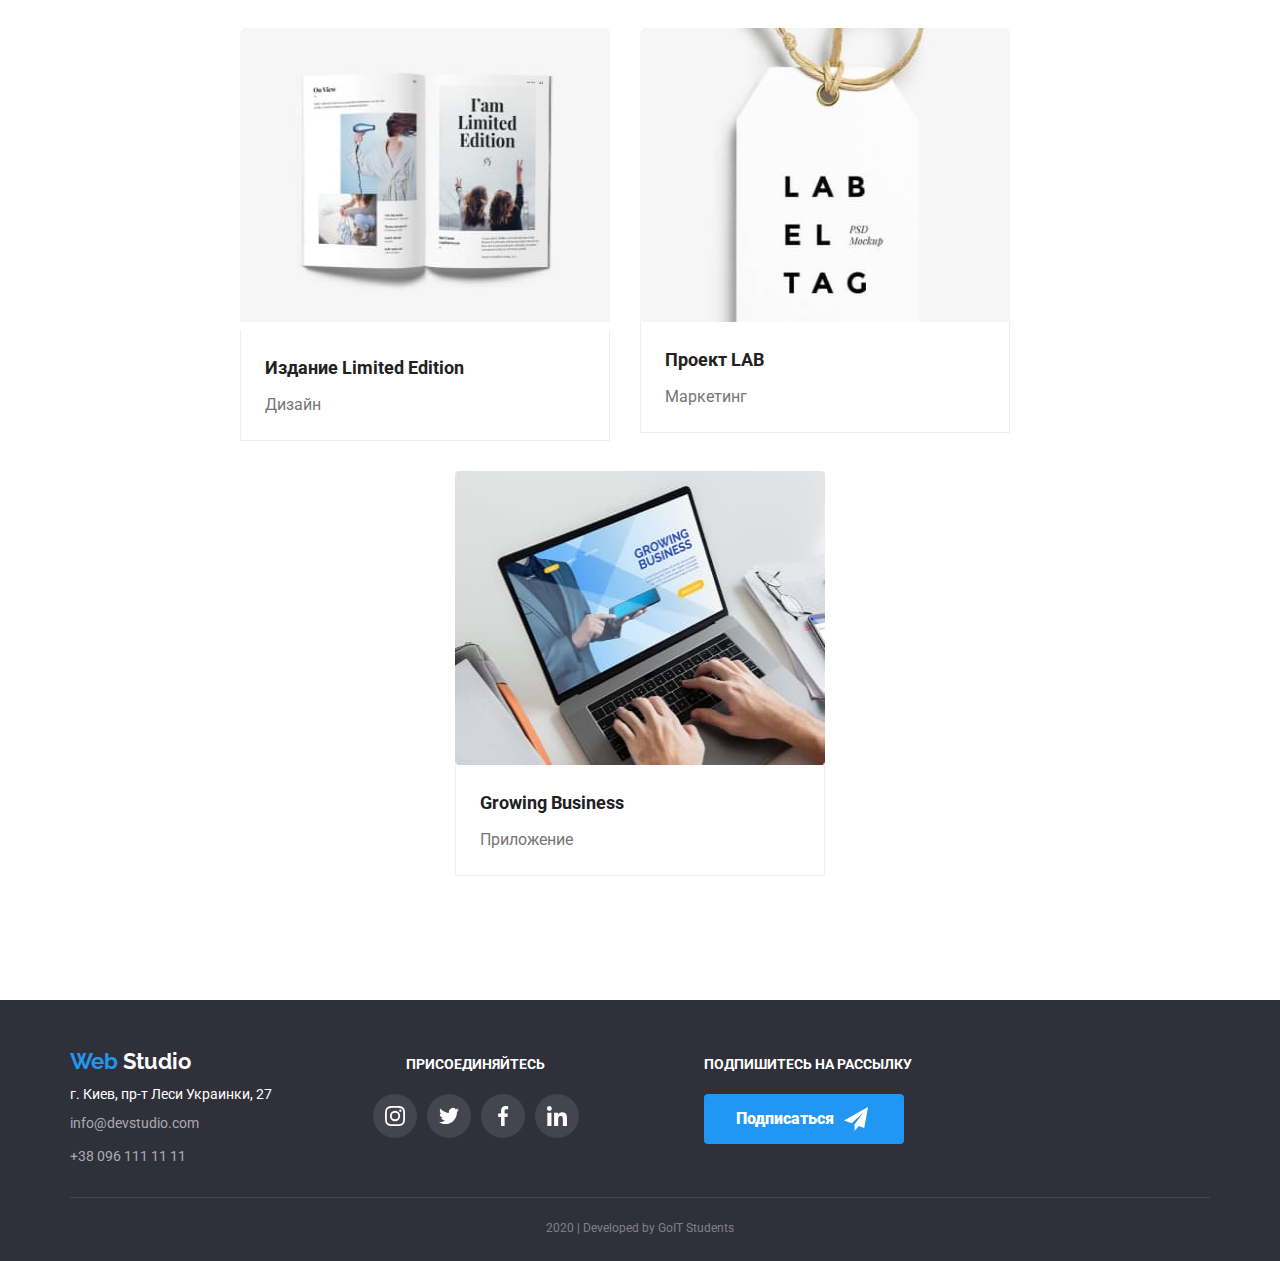
==== commit a6e57f90: "dz-04" ====
--- a/portfolio.html
+++ b/portfolio.html
@@ -8,11 +8,11 @@
       href="https://fonts.googleapis.com/css2?family=Raleway:wght@700&family=Roboto:wght@400;500;700;900&display=swap"
       rel="stylesheet"
     />
-    <link rel="normalize.css" href="./css/normalize.css" />
-    <!-- <link
+    <!-- <link rel="normalize.css" href="./css/normalize.css" /> -->
+    <link
       href="https://cdnjs.cloudflare.com/ajax/libs/modern-normalize/0.6.0/modern-normalize.min.css"
       rel="stylesheet"
-    /> -->
+    />
 
     <link rel="stylesheet" href="css/style.css" />
   </head>
--- a/css/style.css
+++ b/css/style.css
@@ -217,9 +217,9 @@
   padding: 0;
   padding-top: 200px;
   margin: 0;
-  margin-bottom: 46px;
-
-  height: 104px;
+  margin-bottom: 30px;
+
+  /* height: 120px; */
   text-align: center;
   color: var(--primary-bcg-color);
   font-weight: 900;
